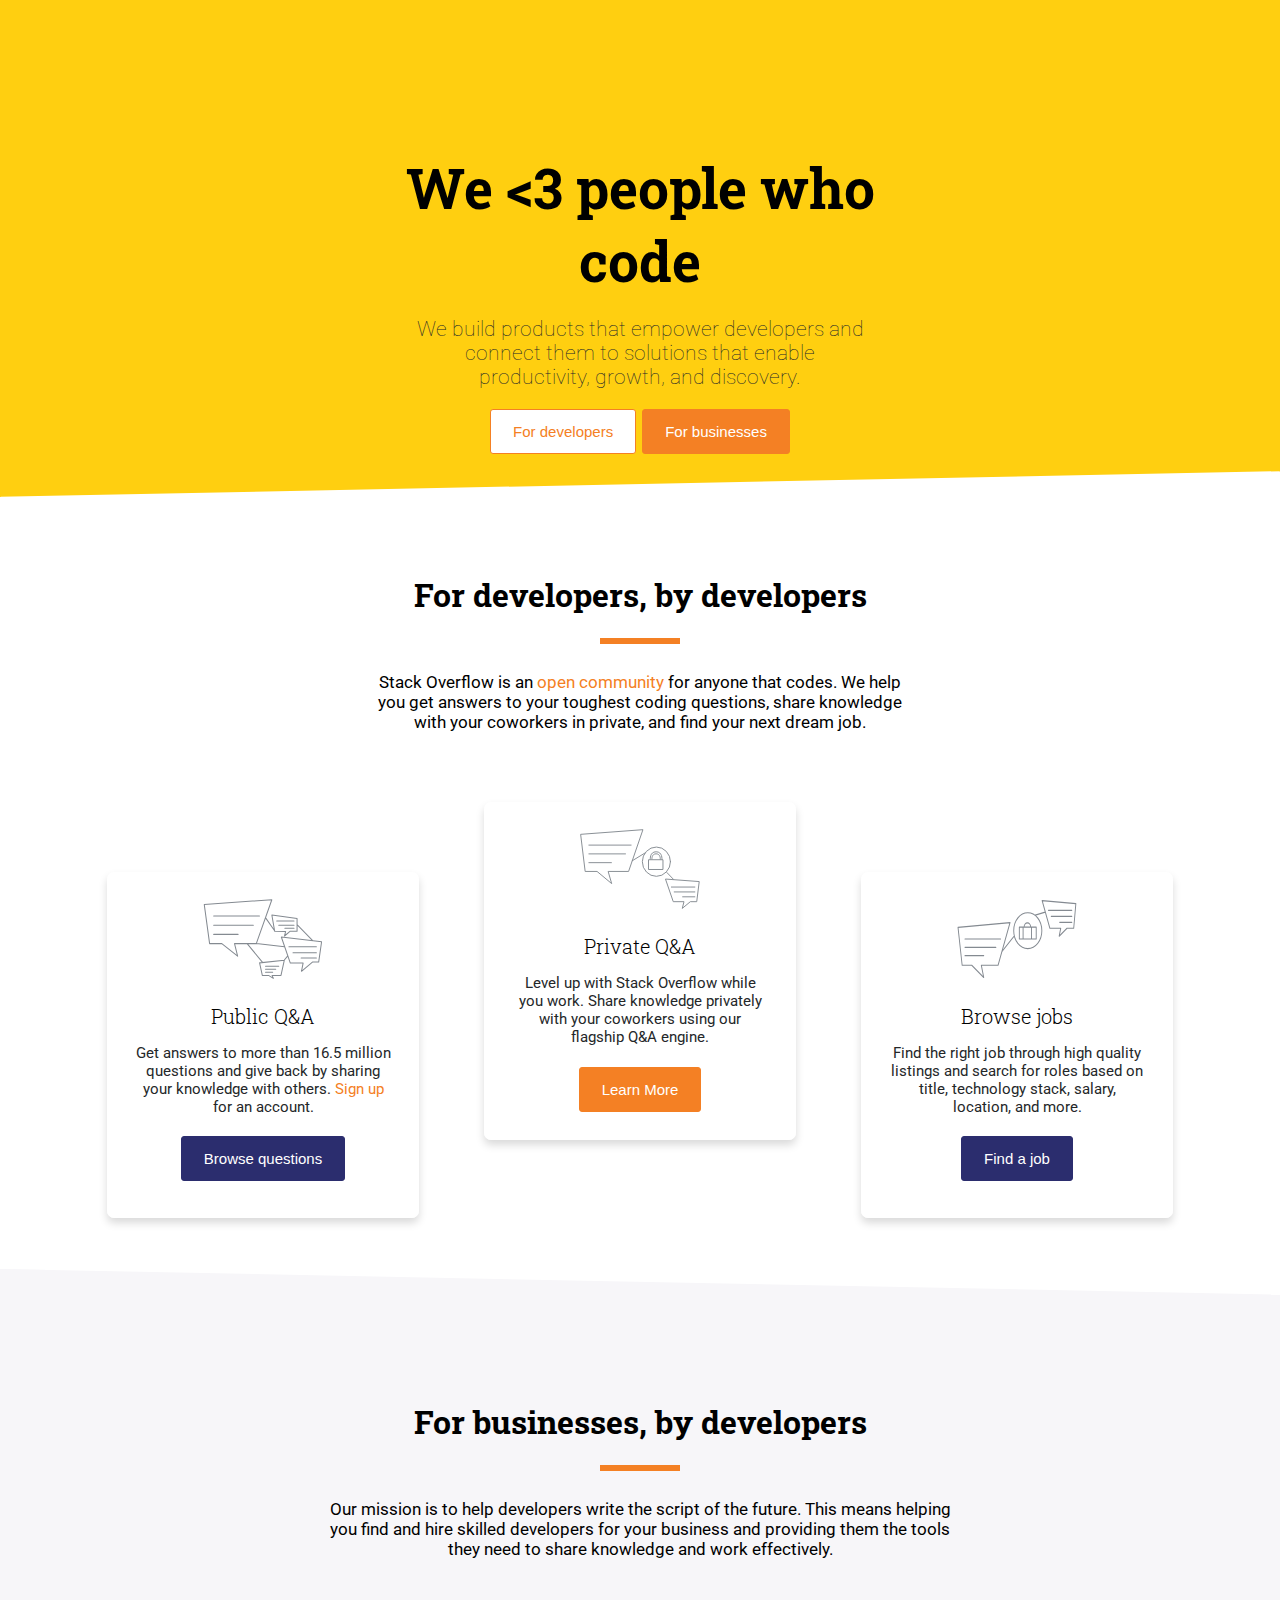
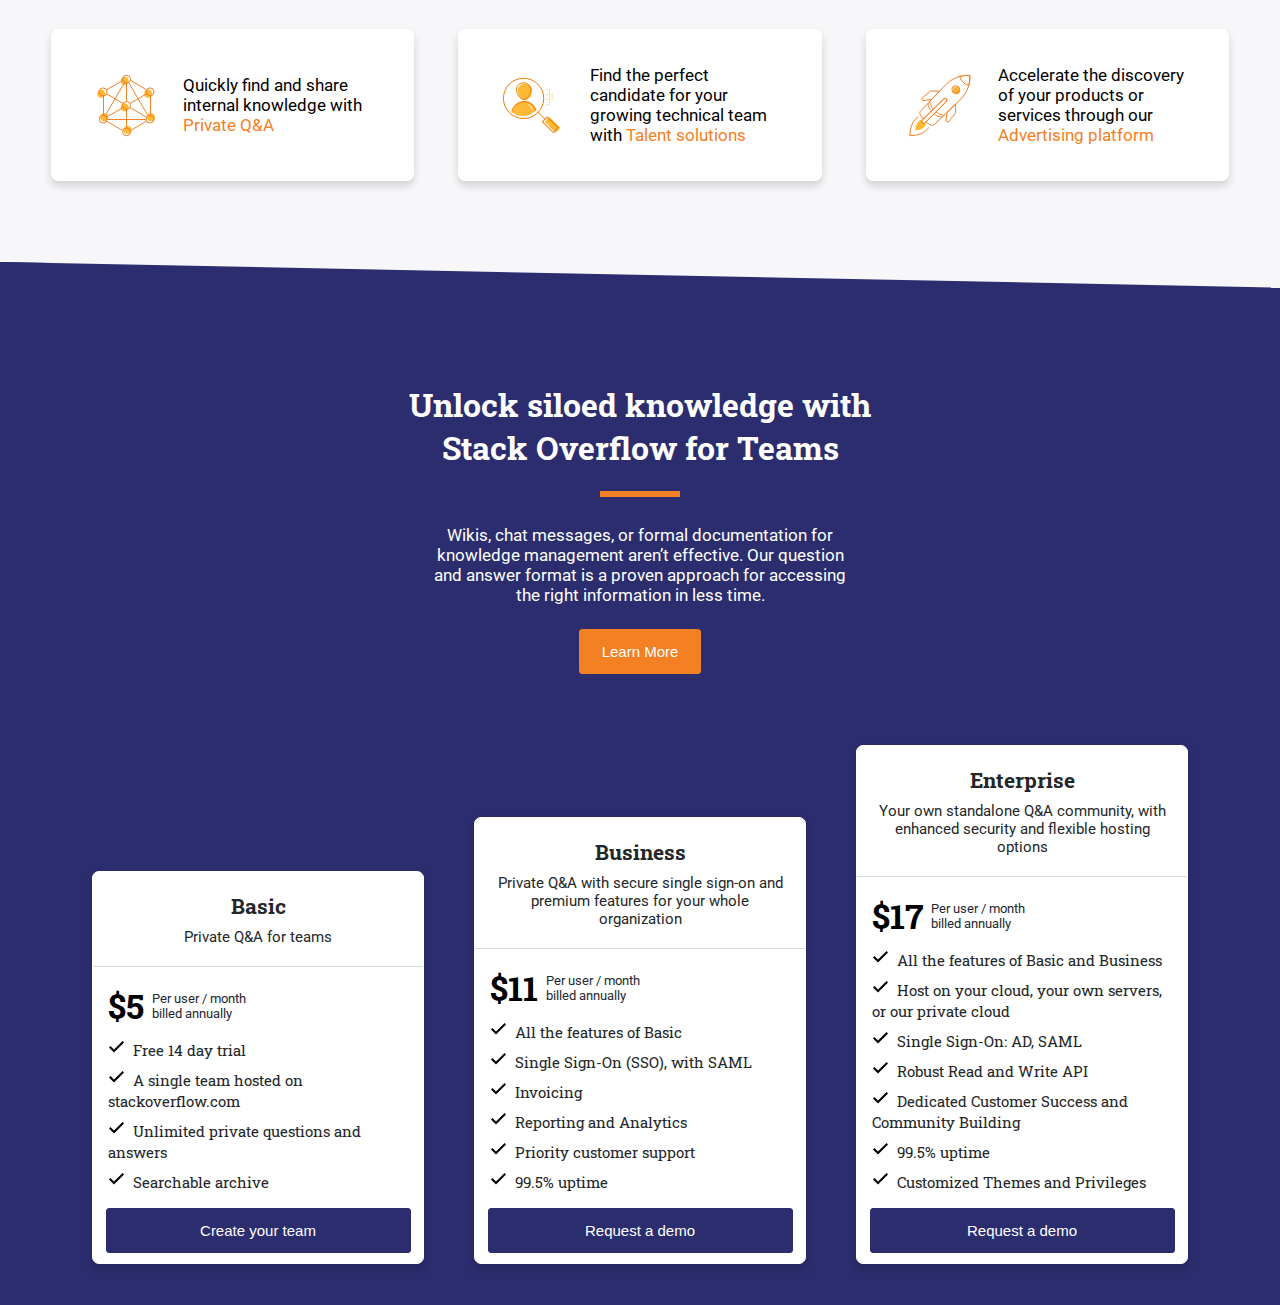
==== index.html @ b99fd0cb "adding front-end of stackoverflow homepage" ====
<!DOCTYPE html>
<html lang="en">
  <head>
    <meta charset="UTF-8" />
    <meta name="viewport" content="width=device-width, initial-scale=1.0" />
    <meta http-equiv="X-UA-Compatible" content="ie=edge" />
    <link rel="stylesheet" type="text/css" href="style.css" />
    <title>Document</title>
  </head>
  <body>
    <section>
      <div class="first-image">
        <div class="center box-600px">
          <h1>We &#60;3 people who code</h1>
          <p class="box-400px">
            We build products that empower developers and connect them to
            solutions that enable productivity, growth, and discovery.
          </p>
          <div class="buttons">
            <input
              type="button"
              class="white-btn btn mt-10"
              value="For developers"
            />
            <input
              type="button"
              class="orange-btn btn mt-10"
              value="For businesses"
            />
          </div>
        </div>
      </div>
    </section>
    <section class="developers">
      <h2 class="center second-title">For developers, by developers</h2>
      <div class="hr-orange"></div>
      <p class="box-550px second-p">
        Stack Overflow is an
        <a href="#" class="text-orange">open community</a> for anyone that
        codes. We help you get answers to your toughest coding questions, share
        knowledge with your coworkers in private, and find your next dream job.
      </p>
      <div class="cards start-flex">
        <div class="card-box shadow-box">
          <div class="content-box">
            <img src="images/public-qa.svg" alt="public-qa" />
            <span class="title-card">
              Public Q&A
            </span>
            <p>
              Get answers to more than 16.5 million questions and give back by
              sharing your knowledge with others. <a href="#" class="text-orange">Sign up</a> for an account.
            </p>
            <input
              class="purple-btn btn"
              type="button"
              value="Browse questions"
            />
          </div>
        </div>

        <div class="middle card-box shadow-box">
          <div class="content-box">
            <img src="images/private-qa.svg" alt="public-qa" />
            <span class="title-card">
              Private Q&A
            </span>
            <p>
              Level up with Stack Overflow while you work. Share knowledge
              privately with your coworkers using our flagship Q&A engine.
            </p>
            <input class="orange-btn btn" type="button" value="Learn More" />
          </div>
        </div>

        <div class="card-box shadow-box">
          <div class="content-box">
            <img src="images/jobs.svg" alt="public-qa" />
            <span class="title-card">
              Browse jobs
            </span>
            <p>
              Find the right job through high quality listings and search for
              roles based on title, technology stack, salary, location, and
              more.
            </p>
            <input class="purple-btn btn" type="button" value="Find a job" />
          </div>
        </div>
      </div>
    </section>

    <section class="businesses">
      <div class="center box-650px">
        <h2 class="center second-title">For businesses, by developers</h2>
        <div class="hr-orange"></div>
        <p class="second-p">
          Our mission is to help developers write the script of the future. This
          means helping you find and hire skilled developers for your business
          and providing them the tools they need to share knowledge and work
          effectively.
        </p>
      </div>
      <div class="cards">
        <div class="small-card-box shadow-box">
          <img src="images/private-questions.svg" alt="private-questions" />
          <p class="second-p">
            Quickly find and share internal knowledge with
            <a href="#" class="text-orange">Private Q&A</a>
          </p>
        </div>

        <div class="small-card-box shadow-box">
          <img src="images/find-candidate.svg" alt="find-candidate" />
          <p class="second-p">
            Find the perfect candidate for your growing technical team with
            <a href="#" class="text-orange">Talent solutions</a>
          </p>
        </div>

        <div class="small-card-box shadow-box">
          <img src="images/accelerate.svg" alt="accelerate" />
          <p class="second-p">
            Accelerate the discovery of your products or services through our
            <a href="#" class="text-orange">Advertising platform</a>
          </p>
        </div>
      </div>
    </section>
    <section class="programs">
      <div class="center box-500px no-margin">
        <h2 class="center second-title text-white">
          Unlock siloed knowledge with Stack Overflow for Teams
        </h2>
        <div class="hr-orange"></div>
        <p class="second-p text-white box-430px">
          Wikis, chat messages, or formal documentation for knowledge management
          aren’t effective. Our question and answer format is a proven approach
          for accessing the right information in less time.
        </p>
        <input class="orange-btn btn mt-12" type="button" value="Learn More" />
      </div>
      <div class="cards start-flex">
        <div class="card-box shadow-box">
          <div class="content-box">
            <div class="head">
              <span class="title-card">
                Basic
              </span>
              <p>Private Q&A for teams</p>
            </div>
            <span class="tiny-hr"></span>
            <ul>
              <li>
                <div class="price">
                  $5
                  <div class="price-desc">
                    <p>Per user / month</p>
                    <p>billed annually</p>
                  </div>
                </div>
              </li>
              <li>
                <div class="item">
                  <svg
                    aria-hidden="true"
                    class="svg-icon"
                    width="18"
                    height="18"
                    viewBox="0 0 18 18"
                  >
                    <path
                      d="M16 4.41L14.59 3 6 11.59 2.41 8 1 9.41l5 5 10-10z"
                    ></path>
                  </svg>
                  <span>Free 14 day trial</span>
                </div>
              </li>
              <li>
                <div class="item">
                  <svg
                    aria-hidden="true"
                    class="svg-icon"
                    width="18"
                    height="18"
                    viewBox="0 0 18 18"
                  >
                    <path
                      d="M16 4.41L14.59 3 6 11.59 2.41 8 1 9.41l5 5 10-10z"
                    ></path>
                  </svg>
                  <span>A single team hosted on stackoverflow.com</span>
                </div>
              </li>
              <li>
                <div class="item">
                  <svg
                    aria-hidden="true"
                    class="svg-icon"
                    width="18"
                    height="18"
                    viewBox="0 0 18 18"
                  >
                    <path
                      d="M16 4.41L14.59 3 6 11.59 2.41 8 1 9.41l5 5 10-10z"
                    ></path>
                  </svg>
                  <span>Unlimited private questions and answers</span>
                </div>
              </li>
              <li>
                <div class="item">
                  <svg
                    aria-hidden="true"
                    class="svg-icon"
                    width="18"
                    height="18"
                    viewBox="0 0 18 18"
                  >
                    <path
                      d="M16 4.41L14.59 3 6 11.59 2.41 8 1 9.41l5 5 10-10z"
                    ></path>
                  </svg>
                  <span>Searchable archive</span>
                </div>
              </li>
            </ul>
            <input
              class="purple-btn btn"
              type="button"
              value="Create your team"
            />
          </div>
        </div>

        <div class="middle card-box shadow-box">
          <div class="content-box">
            <div class="head">
              <span class="title-card">
                Business
              </span>
              <p>
                Private Q&A with secure single sign-on and premium features for
                your whole organization
              </p>
            </div>
            <span class="tiny-hr"></span>
            <ul>
              <li>
                <div class="price">
                  $11
                  <div class="price-desc">
                    <p>Per user / month</p>
                    <p>billed annually</p>
                  </div>
                </div>
              </li>
              <li>
                <div class="item">
                  <svg
                    aria-hidden="true"
                    class="svg-icon"
                    width="18"
                    height="18"
                    viewBox="0 0 18 18"
                  >
                    <path
                      d="M16 4.41L14.59 3 6 11.59 2.41 8 1 9.41l5 5 10-10z"
                    ></path>
                  </svg>
                  <span>All the features of Basic</span>
                </div>
              </li>
              <li>
                <div class="item">
                  <svg
                    aria-hidden="true"
                    class="svg-icon"
                    width="18"
                    height="18"
                    viewBox="0 0 18 18"
                  >
                    <path
                      d="M16 4.41L14.59 3 6 11.59 2.41 8 1 9.41l5 5 10-10z"
                    ></path>
                  </svg>
                  <span>Single Sign-On (SSO), with SAML</span>
                </div>
              </li>
              <li>
                <div class="item">
                  <svg
                    aria-hidden="true"
                    class="svg-icon"
                    width="18"
                    height="18"
                    viewBox="0 0 18 18"
                  >
                    <path
                      d="M16 4.41L14.59 3 6 11.59 2.41 8 1 9.41l5 5 10-10z"
                    ></path>
                  </svg>
                  <span>Invoicing</span>
                </div>
              </li>
              <li>
                <div class="item">
                  <svg
                    aria-hidden="true"
                    class="svg-icon"
                    width="18"
                    height="18"
                    viewBox="0 0 18 18"
                  >
                    <path
                      d="M16 4.41L14.59 3 6 11.59 2.41 8 1 9.41l5 5 10-10z"
                    ></path>
                  </svg>
                  <span>Reporting and Analytics </span>
                </div>
              </li>
              <li>
                <div class="item">
                  <svg
                    aria-hidden="true"
                    class="svg-icon"
                    width="18"
                    height="18"
                    viewBox="0 0 18 18"
                  >
                    <path
                      d="M16 4.41L14.59 3 6 11.59 2.41 8 1 9.41l5 5 10-10z"
                    ></path>
                  </svg>
                  <span>Priority customer support </span>
                </div>
              </li>
              <li>
                <div class="item">
                  <svg
                    aria-hidden="true"
                    class="svg-icon"
                    width="18"
                    height="18"
                    viewBox="0 0 18 18"
                  >
                    <path
                      d="M16 4.41L14.59 3 6 11.59 2.41 8 1 9.41l5 5 10-10z"
                    ></path>
                  </svg>
                  <span>99.5% uptime</span>
                </div>
              </li>
            </ul>
            <input
              class="purple-btn btn"
              type="button"
              value="Request a demo"
            />
          </div>
        </div>

        <div class="card-box shadow-box">
          <div class="content-box">
            <div class="head">
              <span class="title-card">
                Enterprise
              </span>
              <p>
                Your own standalone Q&A community, with enhanced security and
                flexible hosting options
              </p>
            </div>
            <span class="tiny-hr"></span>
            <ul>
              <li>
                <div class="price">
                  $17
                  <div class="price-desc">
                    <p>Per user / month</p>
                    <p>billed annually</p>
                  </div>
                </div>
              </li>
              <li>
                <div class="item">
                  <svg
                    aria-hidden="true"
                    class="svg-icon"
                    width="18"
                    height="18"
                    viewBox="0 0 18 18"
                  >
                    <path
                      d="M16 4.41L14.59 3 6 11.59 2.41 8 1 9.41l5 5 10-10z"
                    ></path>
                  </svg>
                  <span>All the features of Basic and Business</span>
                </div>
              </li>
              <li>
                <div class="item">
                  <svg
                    aria-hidden="true"
                    class="svg-icon"
                    width="18"
                    height="18"
                    viewBox="0 0 18 18"
                  >
                    <path
                      d="M16 4.41L14.59 3 6 11.59 2.41 8 1 9.41l5 5 10-10z"
                    ></path>
                  </svg>
                  <span
                    >Host on your cloud, your own servers, or our private
                    cloud</span
                  >
                </div>
              </li>
              <li>
                <div class="item">
                  <svg
                    aria-hidden="true"
                    class="svg-icon"
                    width="18"
                    height="18"
                    viewBox="0 0 18 18"
                  >
                    <path
                      d="M16 4.41L14.59 3 6 11.59 2.41 8 1 9.41l5 5 10-10z"
                    ></path>
                  </svg>
                  <span>Single Sign-On: AD, SAML</span>
                </div>
              </li>
              <li>
                <div class="item">
                  <svg
                    aria-hidden="true"
                    class="svg-icon"
                    width="18"
                    height="18"
                    viewBox="0 0 18 18"
                  >
                    <path
                      d="M16 4.41L14.59 3 6 11.59 2.41 8 1 9.41l5 5 10-10z"
                    ></path>
                  </svg>
                  <span>Robust Read and Write API</span>
                </div>
              </li>
              <li>
                <div class="item">
                  <svg
                    aria-hidden="true"
                    class="svg-icon"
                    width="18"
                    height="18"
                    viewBox="0 0 18 18"
                  >
                    <path
                      d="M16 4.41L14.59 3 6 11.59 2.41 8 1 9.41l5 5 10-10z"
                    ></path>
                  </svg>
                  <span
                    >Dedicated Customer Success and Community Building
                  </span>
                </div>
              </li>
              <li>
                <div class="item">
                  <svg
                    aria-hidden="true"
                    class="svg-icon"
                    width="18"
                    height="18"
                    viewBox="0 0 18 18"
                  >
                    <path
                      d="M16 4.41L14.59 3 6 11.59 2.41 8 1 9.41l5 5 10-10z"
                    ></path>
                  </svg>
                  <span>99.5% uptime</span>
                </div>
              </li>
              <li>
                <div class="item">
                  <svg
                    aria-hidden="true"
                    class="svg-icon"
                    width="18"
                    height="18"
                    viewBox="0 0 18 18"
                  >
                    <path
                      d="M16 4.41L14.59 3 6 11.59 2.41 8 1 9.41l5 5 10-10z"
                    ></path>
                  </svg>
                  <span>Customized Themes and Privileges</span>
                </div>
              </li>
            </ul>
            <input
              class="purple-btn btn"
              type="button"
              value="Request a demo"
            />
          </div>
        </div>
      </div>
    </section>
  </body>
</html>
---- style.css ----
/* 
.orange-background{
    background-color: #ffcf10;
    clip-path: polygon(0 0, 100% 0, 100% calc(100% - 2vw), 0 100%);
} */

/* @font-face{
    
} */

@import url("https://fonts.googleapis.com/css?family=Roboto+Slab&display=swap");
@import url("https://fonts.googleapis.com/css?family=Roboto&display=swap");

body {
  margin: 0px;
  font-family: "Roboto Slab", serif !important;
}

a {
  text-decoration: none;
}

p {
  font-family: "Roboto", sans-serif;
}

a {
  font-size: 100%;
}

h1 {
  font-size: 50px;
  font-weight: 700;
  margin-bottom: 20px;
  padding: 0px;
}

.businesses .center {
  margin: 0 auto;
  text-align: center;
  margin-top: 130px;
}

.developers .center {
  margin-top: 20px;
}

.center {
  margin: 0 auto;
  text-align: center;
  margin-top: 150px;
}

p {
  font-weight: 400;
  margin: 0 auto;
  font-size: 18px;
}

.text-orange {
  color: rgb(244, 128, 36);
}

.text-white {
  color: white;
}

.box-650px {
  max-width: 650px;
}

.box-600px {
  max-width: 600px;
}

.box-500px {
  max-width: 500px;
}

.box-550px {
  max-width: 550px;
}

.box-430px {
  max-width: 430px;
}

.box-400px {
  max-width: 450px;
}

.btn {
  /* width: 120px; */
  height: 45px;
  padding: 0px 22px 0px 22px;
  cursor: pointer;
  border-radius: 3px;
  font-size: 15px;
  margin: 1px;
}

.price-desc p {
  margin-block-end: 0px;
  margin-block-start: 0px;
  margin-bottom: 0px !important;
  margin-top: 0px !important;
  /* line-height: 1; */
  font-size: 13px;
  color: rgb(36, 39, 49) !important;
  margin-left: 8px;
}

@media only screen and (max-width: 815px) {
  .first-image {
    clip-path: polygon(0 0, 100% 0, 100% calc(90% - 4vw), 0 90%) !important;
  }

  .box-400px {
    max-width: 300px !important;
  }

  h2 {
    margin-top: 0px !important;
    text-align: center !important;
    font-size: 25px !important;
    margin-right: 10px !important;
    margin-left: 10px !important;
    /* margin-right: 10px !important;
        margin-left: 10px !important; */
  }

  .businesses h2 {
    margin-top: -2.5vw !important;
  }

  /* .programs h2 {
        padding-top: 150px !important;
    } */

  .second-p {
    font-size: 15.4px !important;
    width: 95% !important;
  }

  .content-box > p {
    font-size: 14.3px !important;
    font-weight: 100 !important;
  }

  .middle {
    margin-right: 0px !important;
    margin-left: 0px !important;
  }

  .developers .cards {
    flex-direction: column;
    align-items: center;
    margin-left: 0px;
    margin-right: 0px;
  }

  .programs .cards {
    flex-direction: column;
    align-items: center !important;
    margin-left: 0px;
    margin-right: 0px;
  }

  .developers {
    margin: 0 10px 90px 10px !important;
    padding-right: 0px !important;
    padding-left: 0px !important;
  }

  .businesses {
    margin: -4vw 0px 0px 0px !important;
    padding-right: 10px !important;
    padding-left: 10px !important;
    clip-path: polygon(0 0, 100% 4vw, 100% 100%, 0 100%) !important;
  }

  .programs {
    /* margin: 4vw 10px 90px 10px !important; */
    padding: 150px 16px 20px 16px !important;
    /* padding-right: 10px !important;
        padding-left: 10px !important; */
    margin: 0px;
    /* padding-right: 10px !important;
        padding-left: 10px !important; */
    clip-path: polygon(0 0, 100% 4vw, 100% 100%, 0 100%) !important;
  }

  .developers .card-box {
    margin-top: 20px;
    margin-bottom: 20px;
    max-width: 280px;
  }

  .buttons {
    display: flex;
    flex-direction: column;
    align-items: center;
    margin-top: 15px;
  }

  body p,
  body span {
    font-family: "Roboto", sans-serif;
  }

  .businesses .cards {
    flex-direction: column;
    align-items: center;
    margin-left: 0px;
    margin-right: 0px;
  }

  .small-card-box {
    margin: 0px;
  }

  .first-image input {
    margin-top: 10px;
    /* margin-bottom: 0px; */
  }

  .developers .card-box:nth-child(1) {
    margin-top: -10px;
    /* margin-bottom: 20px; */
  }

  .small-card-box {
    max-width: 280px !important;
    /* height: 140px; */
    padding: 35px 25px 35px 25px !important;
    /* padding: 40px ; */
    /* margin-top: 70px; */
  }

  .small-card-box:nth-child(1) {
    margin-right: 0px !important;
  }

  .small-card-box:nth-child(2) {
    margin: 30px 0px 30px 0px !important;
  }

  .small-card-box:nth-child(3) {
    margin-left: 0px !important;
  }

  .item span {
    display: inline !important;
    font-size: 14px !important;
    margin-left: 3px;
    font-family: "Roboto", sans-serif !important;
    /* line-height: -20px; */
  }

  .price {
    font-size: 25px !important;
  }

  .price-desc p {
    font-size: 11px !important;
  }

  .programs .head .title-card {
    font-size: 19.8px !important;
  }

  .programs .head p {
    font-size: 14px !important;
  }

  .programs .card-box {
    max-width: 280px !important;
    margin-top: 0px;
  }

  .programs .card-box:nth-child(1) {
    margin-top: 50px;
  }

  .programs input {
    max-width: 250px !important;
  }

  .programs .middle {
    margin: 30px 0px 30px 0px !important;
  }

  .first-image {
    height: 650px !important;
    background-image: url("https://cdn.sstatic.net/img/home/illo-hero-small.svg?v=884735d21ea5") !important;
  }

  .first-image h1 {
    font-size: 33px !important;
    margin-left: 20px !important;
    margin-right: 20px !important;
  }

  .first-image p {
    font-size: 19.8px !important;
  }
}

.developers {
  text-align: center;
  border: 1px solid white;
  padding-right: 50px;
  padding-left: 50px;
}

.businesses {
  text-align: center;
  border: 1px solid #f7f6f9;
  background-color: #f7f6f9;
  margin-top: 50px;
  padding-bottom: 120px;
  clip-path: polygon(0 0, 100% 2vw, 100% 100%, 0 100%);
  padding-right: 50px;
  padding-left: 50px;
}

.programs {
  text-align: center;
  margin-top: -40px;
  border: 1px solid #2b2d6e;
  background-color: #2b2d6e;
  /* margin-top: 50px; */
  clip-path: polygon(0 0, 100% 2vw, 100% 100%, 0 100%);
  padding-bottom: 40px;
  padding-right: 50px;
  padding-left: 50px;
}

.white-btn {
  background-color: white;
  border: 1px solid rgb(244, 128, 36);
  color: rgb(244, 128, 36);
}

.cards {
  margin-top: 70px;
  display: inline-block;
  /* align-items: flex-start; */
}

.start-flex {
  align-items: flex-start;
}

.card-box {
  max-width: 310px;
  /* max-height: 345px; */
  border: 1px solid white;
  border-radius: 7px;
  float: left;
  margin-top: 70px;
  padding: 0px;
  /* padding: 5px; */
}

.shadow-box {
  -webkit-box-shadow: 0px 5px 9px 0px rgba(0, 0, 0, 0.15);
  -moz-box-shadow: 0px 5px 9px 0px rgba(0, 0, 0, 0.15);
  box-shadow: 0px 5px 9px 0px rgba(0, 0, 0, 0.15);
}

.shadow-box:hover {
  -webkit-box-shadow: 0px 5px 15px 0px rgba(0, 0, 0, 0.15);
  -moz-box-shadow: 0px 5px 15px 0px rgba(0, 0, 0, 0.15);
  box-shadow: 0px 5px 15px 0px rgba(0, 0, 0, 0.15);
}

.small-card-box {
  max-width: 380px;
  /* height: 140px; */
  border: 1px solid white;
  border-radius: 7px;
  background-color: white;
  float: left;
  /* margin: 0px 22px 0px 22px; */
  text-align: left;
  display: flex;
  align-items: center;
  justify-content: center;
  padding: 35px;
  /* padding: 40px; */
  /* margin-top: 70px; */
}

.small-card-box:nth-child(1) {
  margin-right: 22px;
}

.small-card-box:nth-child(2) {
  margin-right: 22px;
  margin-left: 22px;
}

.small-card-box:nth-child(3) {
  margin-left: 22px;
}

.no-margin {
  margin-top: -30px;
}

.developers .cards {
  display: flex;
  justify-content: center;
}

.businesses .cards {
  display: flex;
  justify-content: center;
}

.programs .cards {
  display: flex;
  align-items: flex-end;
  justify-content: center;
  margin-top: 0px !important;
}

/* .programs span {
    text-align: center;
    align-items: center;
    display: inline-block;
} */

.small-card-box > img {
  width: 76px;
  height: 76px;
  margin-right: 20px;
}

.small-card-box > p {
  max-width: 210px;
  margin: 0px;
}

.middle {
  margin: 0px 65px 0px 65px;
}

.programs .middle {
  margin: 0px 50px 0px 50px;
}

.content-box {
  margin: 25px;
  border: 1px solid white;
}

.programs .title-card {
  font-family: "Roboto Slab", serif;
  float: center;
  font-weight: 700;
  font-size: 21px;
  color: rgb(36, 39, 41);
  margin-bottom: 8px;
  display: block;
}

.programs .cards p {
  float: center;
}

.programs .cards input {
  max-width: 305px;
  width: 100%;
}

.programs .second-p {
  color: white;
}

.programs .card-box {
  background-color: white;
  display: block;
  max-width: 330px;
  width: 100%;
  padding: 0px;
}

.programs .content-box {
  margin: 0px;
  border: 0px;
}

.programs .content-box .head {
  /* padding: 10px; */
  margin: 20px 20px 0px 20px !important;
}

.programs .content-box ul {
  padding: 0px 15px 0px 15px;
}

.tiny-hr {
  width: 100%;
  height: 1px;
  background-color: rgba(0, 0, 0, 0.15);
}

.content-box > img {
  width: 120px;
  height: 80px;
  margin-bottom: 20px;

  /* float: left; */
}
/* 
.programs .cards span {
    margin-bottom: 20px;
} */

.programs ul {
  list-style-type: none;
  padding-inline-start: 0px;
  text-align: left;
}

.head {
  text-align: center;
}

.content-box > span {
  display: block;
  margin-bottom: 15px;
}

.content-box > p,
.programs .cards .head p,
.programs .item span {
  display: block;
  font-size: 15px;
  margin-bottom: 20px;
  color: rgb(36, 39, 41);
  font-weight: 400;
  /* margin: 0 auto; */
}

.item {
  margin-bottom: 8px;
}

.item span {
  display: inline !important;
  font-size: 15px;
  margin-left: 3px;
  /* line-height: -20px; */
}

.price {
  font-size: 34px;
  font-weight: 700;
  display: flex;
  align-items: center;
  margin-bottom: 10px;
}

.purple-btn {
  /* display: block; */
  background-color: #2b2d6e;
  border: 1px solid #2b2d6e;
  color: white;
  margin: 0 auto 10px auto;
}

/* .purple-btn::after {
    content: " ";
} */

.bold {
  font-weight: 900;
}

.hr-orange {
  width: 80px;
  height: 6px;
  margin: 22px auto 28px auto;
  background-color: rgb(244, 128, 36);
}

.title-card {
  font-size: 20px;
  font-weight: 300;
}

.svg-icon {
  color: #27348b;
}

.second-title {
  font-size: 32px;
  font-weight: 700;
}

.second-p {
  font-size: 17px;
  font-weight: 400;
}

.orange-btn {
  background-color: rgb(244, 128, 36);
  border: 1px solid rgb(244, 128, 36);
  color: white;
}

.mt-10 {
  margin-top: 20px;
}

.mt-12 {
  margin-top: 24px;
}

.first-image {
  margin: 0 auto;
  background-image: url("https://cdn.sstatic.net/img/home/illo-hero-full.svg?v=e2018a5f9272");
  background-position: top center;
  height: 550px;
  background-repeat: no-repeat;
  clip-path: polygon(0 0, 100% 0, 100% calc(90% - 2vw), 0 90%);
  border: 1px solid #ffcf10;
  background-color: #ffcf10;
}

.first-image h1 {
  font-size: 55px;
}

.first-image p {
  font-size: 21px;
  font-weight: 100;
  font-family: "Roboto", sans-serif !important;
  color: rgb(36, 39, 41) !important;
}
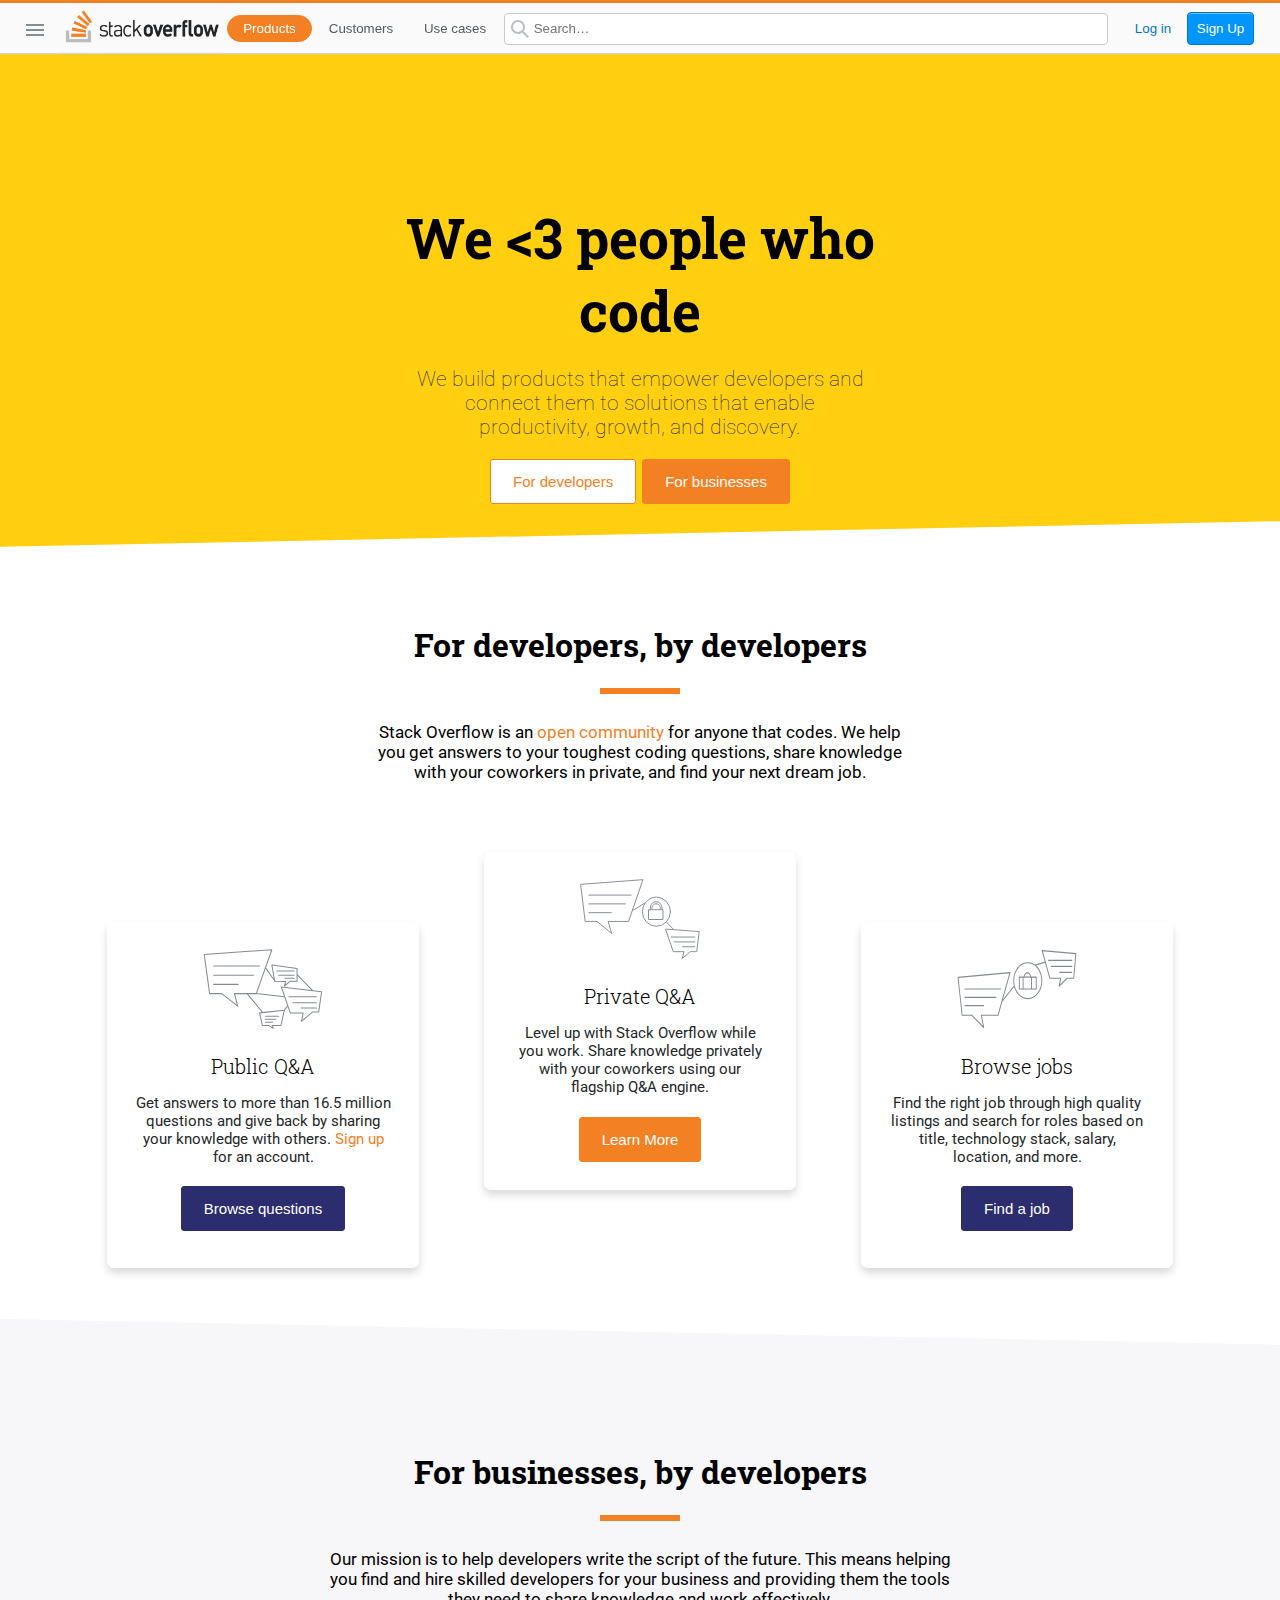
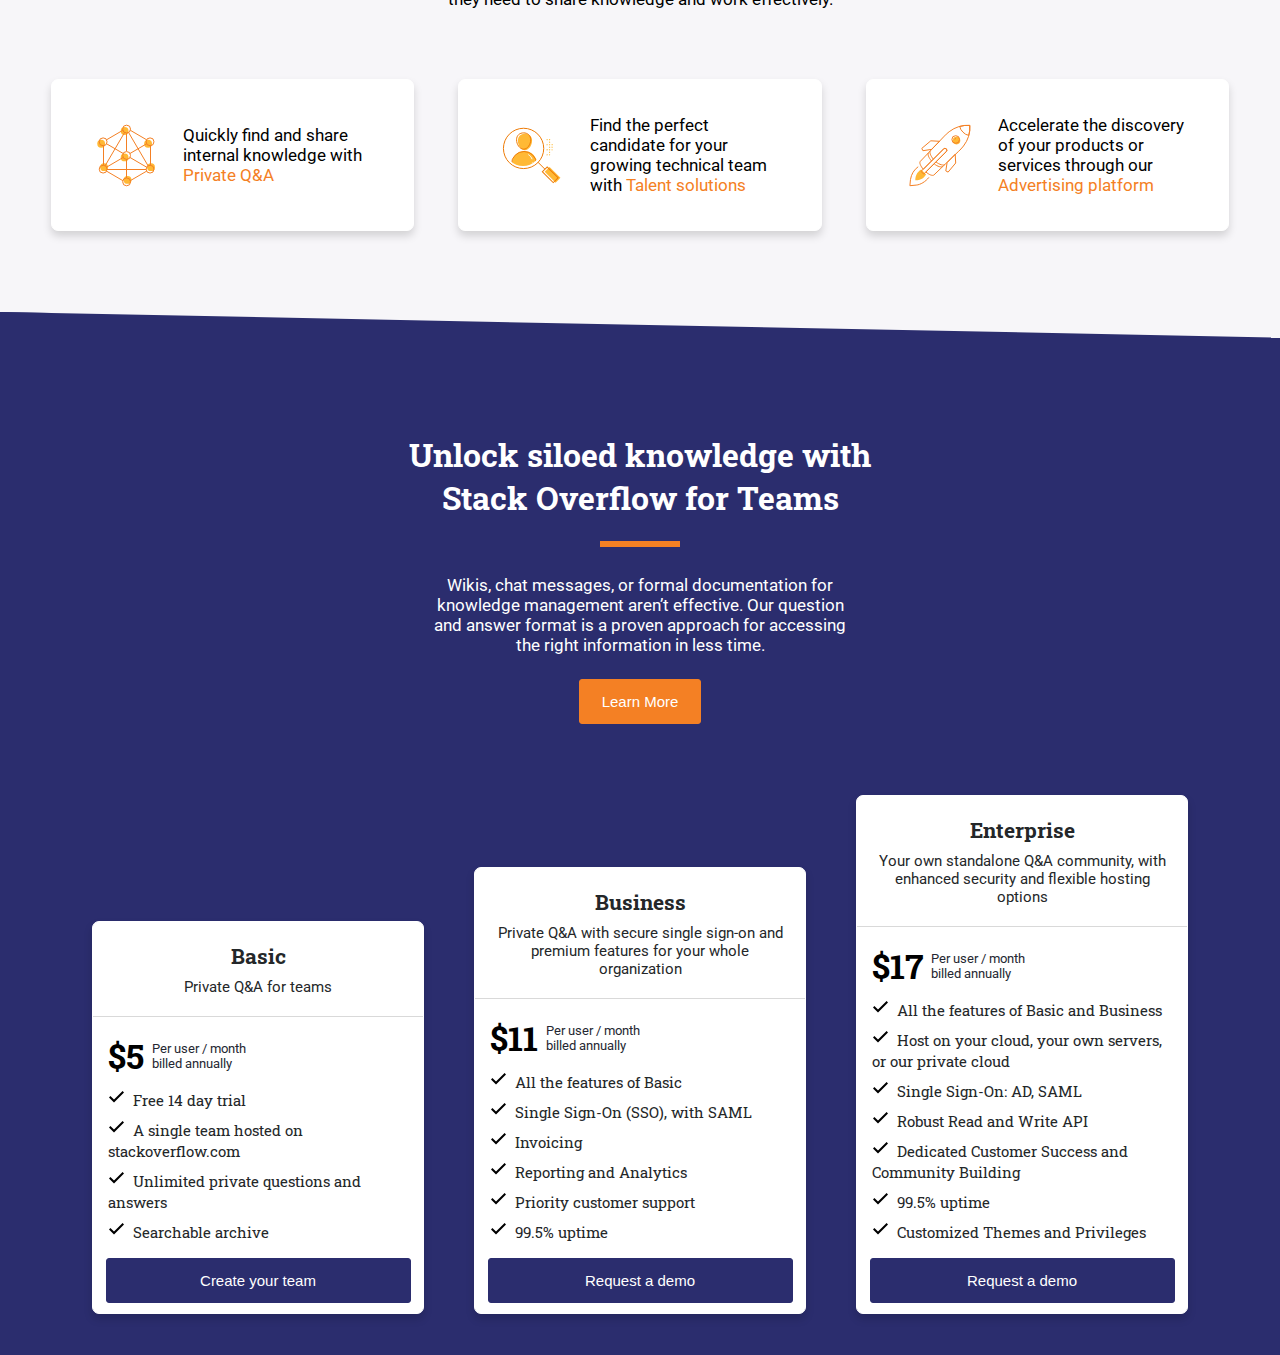
==== commit 4805330c: "NavBar added" ====
--- a/index.html
+++ b/index.html
@@ -5,9 +5,42 @@
     <meta name="viewport" content="width=device-width, initial-scale=1.0" />
     <meta http-equiv="X-UA-Compatible" content="ie=edge" />
     <link rel="stylesheet" type="text/css" href="style.css" />
-    <title>Document</title>
+    <title>
+      Stack Overflow - Where Developers Learn, Share, & Build Careers
+    </title>
+    <link
+      rel="shortcut icon"
+      href="https://cdn.sstatic.net/Sites/stackoverflow/img/favicon.ico?v=4f32ecc8f43d"
+    />
   </head>
   <body>
+    <div class="navbar">
+      <div class="menu">
+        <button class="menuButton">
+          <span class="menuLine1"></span>
+          <span class="menuLine2"></span>
+          <span class="menuLine3"></span>
+        </button>
+        <!-- <img class="logo" src="logo.png"></img> -->
+        <img class="logo1" src="images/logo1.png" />
+        <img class="logo2" src="images/logo2.png" />
+        <button class="products">Products</button>
+        <button class="whiteButton">Customers</button>
+        <button class="whiteButton">Use cases</button>
+        <div class="searchReference">
+          <input class="search" placeholder=" Search…" />
+          <svg class="svgSearch">
+            <path
+              class="searchIcon"
+              d="M18 16.5l-5.14-5.18h-.35a7 7 0 1 0-1.19 1.19v.35L16.5 18l1.5-1.5zM12 7A5 5 0 1 1 2 7a5 5 0 0 1 10 0z"
+            ></path>
+          </svg>
+        </div>
+
+        <button class="loginButton">Log in</button>
+        <button class="signupButton">Sign Up</button>
+      </div>
+    </div>
     <section>
       <div class="first-image">
         <div class="center box-600px">
@@ -49,7 +82,8 @@
             </span>
             <p>
               Get answers to more than 16.5 million questions and give back by
-              sharing your knowledge with others. <a href="#" class="text-orange">Sign up</a> for an account.
+              sharing your knowledge with others.
+              <a href="#" class="text-orange">Sign up</a> for an account.
             </p>
             <input
               class="purple-btn btn"
--- a/style.css
+++ b/style.css
@@ -622,6 +622,7 @@
 
 .first-image {
   margin: 0 auto;
+  margin-top: 50px;
   background-image: url("https://cdn.sstatic.net/img/home/illo-hero-full.svg?v=e2018a5f9272");
   background-position: top center;
   height: 550px;
@@ -641,3 +642,260 @@
   font-family: "Roboto", sans-serif !important;
   color: rgb(36, 39, 41) !important;
 }
+
+
+.navbar {
+  margin: auto;
+  position: fixed;
+  top: 0;
+  left: 0;
+  background-color: #fafafb;
+  border-top: 3px solid #f48024;
+  width: 100%;
+  height: 50px;
+  z-index: 1;
+  box-shadow: 0 1px 1px #d5d5d5;
+}
+.menu {
+  margin: auto;
+  background-color: fafafb;
+  height: 50px;
+  max-width: 1250px;
+  /* display: inline-block; */
+}
+.products {
+  background-color: #f48024;
+  border: 1px solid #f48024;
+  border-radius: 15px;
+  color: white;
+  height: 27px;
+  width: 85px;
+  margin-top: 10px;
+  margin: 0;
+  position: relative;
+  top: -20px;
+}
+.products:hover {
+  background-color: #d86808;
+  border: 1px solid #d86808;
+}
+.products:focus {
+  outline: none;
+  background-color: #d86808;
+  border: 1px solid #d86808;
+}
+.whiteButton {
+  background-color: #fafafb;
+  border: 1px solid #fafafb;
+  border-radius: 15px;
+  color: #535a60;
+  height: 27px;
+  width: 90px;
+  margin-top: 10px;
+  margin: 0;
+  position: relative;
+  top: -20px;
+}
+.whiteButton:hover {
+  background-color: #dadadb;
+}
+.whiteButton:focus {
+  outline: none;
+  background-color: #dadadb;
+}
+
+.menuButton {
+  height: 49px;
+  width: 40px;
+  background-color: #fafafb;
+  border: 1px solid #fafafb;
+  margin: 0;
+  position: relative;
+  top: -2px;
+}
+.menuButton:hover {
+  background-color: #eaeaeb;
+  border: 1px solid #eaeaeb;
+}
+.menuLine1 {
+  position: absolute;
+  width: 18px;
+  height: 2px;
+  background-color: #848d95;
+  content: "";
+  left: 10px;
+}
+.menuLine2 {
+  position: absolute;
+  width: 18px;
+  height: 2px;
+  background-color: #848d95;
+  content: "";
+  left: 10px;
+  top: 29px;
+}
+.menuLine3 {
+  position: absolute;
+  width: 18px;
+  height: 2px;
+  background-color: #848d95;
+  content: "";
+  left: 10px;
+  top: 19px;
+}
+.searchReference {
+  position: relative;
+  width: calc(100% - 650px);
+  display: inline-block;
+  position: relative;
+  top: -20px;
+}
+.search {
+  width: calc(100% - 25px);
+  height: 28px;
+  /* margin-left: 5px; */
+  padding-left: 25px;
+  border-radius: 4px;
+  border: 1px solid #cacacb;
+}
+.svgSearch {
+  height: 20px;
+  width: 20px;
+  position: absolute;
+  top: 7px;
+  left: 7px;
+  color: #bbc0c4;
+}
+.searchIcon {
+  fill: currentColor;
+}
+.logo {
+  height: 50px;
+  width: 160px;
+}
+.logo1 {
+  height: 50px;
+  width: 35px;
+  margin: 0px;
+}
+.logo2 {
+  height: 50px;
+  width: 125px;
+  margin: 0px;
+}
+.loginButton {
+  position: relative;
+  top: -20px;
+  margin-left: 15px;
+  height: 33px;
+  width: 60px;
+  background-color: #fafafb;
+  border: 1px solid #fafafb;
+  color: #0077cc;
+  border-radius: 4px;
+}
+.loginButton:hover {
+  background-color: rgb(225, 237, 246);
+  border: 1px solid #fafafb;
+}
+.loginButton:focus {
+  outline: none;
+  background-color: rgb(225, 237, 246);
+  border: 1px solid #fafafb;
+}
+.signupButton {
+  position: relative;
+  top: -20px;
+  height: 33px;
+  width: 67px;
+  background-color: #0095ff;
+  border: 1px solid #07c;
+  color: #ffffff;
+  border-radius: 4px;
+  box-shadow: inset 0 1px 0 #66bfff;
+}
+.signupButton:hover {
+  background-color: rgb(0, 119, 204);
+  border: 1px solid #07c;
+}
+.signupButton:focus {
+  outline: none;
+  background-color: rgb(0, 119, 204);
+  border: 1px solid #07c;
+}
+
+.aa {
+  margin: auto;
+  position: relative;
+  /* background-color: blue; */
+  width: 100%;
+  height: 100%;
+}
+@media screen and (max-width: 790px) {
+  .search {
+    display: none;
+    /* visibility: hidden; */
+  }
+  .svgSearch {
+    color: #848d95;
+    right: 0px;
+    position: relative;
+  }
+  .searchReference {
+    /* top: -40px; */
+    left: calc(100% - 670px);
+    position: relative;
+  }
+}
+@media screen and (max-width: 640px) {
+  .whiteButton {
+    display: none;
+    /* visibility: hidden; */
+  }
+  .loginButton {
+    font-size: 11px;
+    position: relative;
+    top: -20px;
+    left: calc(100% - 290px);
+    height: 30px;
+    width: 50px;
+    background-color: #fafafb;
+    border: 1px solid #fafafb;
+    color: #0077cc;
+    border-radius: 4px;
+  }
+  .signupButton {
+    font-size: 11px;
+    position: relative;
+    top: -20px;
+    left: calc(100% - 290px);
+    height: 30px;
+    width: 57px;
+    background-color: #0095ff;
+    border: 1px solid #07c;
+    color: #ffffff;
+    border-radius: 4px;
+    box-shadow: inset 0 1px 0 #66bfff;
+  }
+  .searchReference {
+    /* top: -40px; */
+    left: calc(100% - 305px);
+    position: relative;
+  }
+  .logo2 {
+    display: none;
+  }
+  .products {
+    font-size: 11px;
+    background-color: #f48024;
+    border: 1px solid #f48024;
+    border-radius: 15px;
+    color: white;
+    height: 24px;
+    width: 60px;
+    margin-top: 10px;
+    margin: 0;
+    position: relative;
+    top: -20px;
+  }
+}
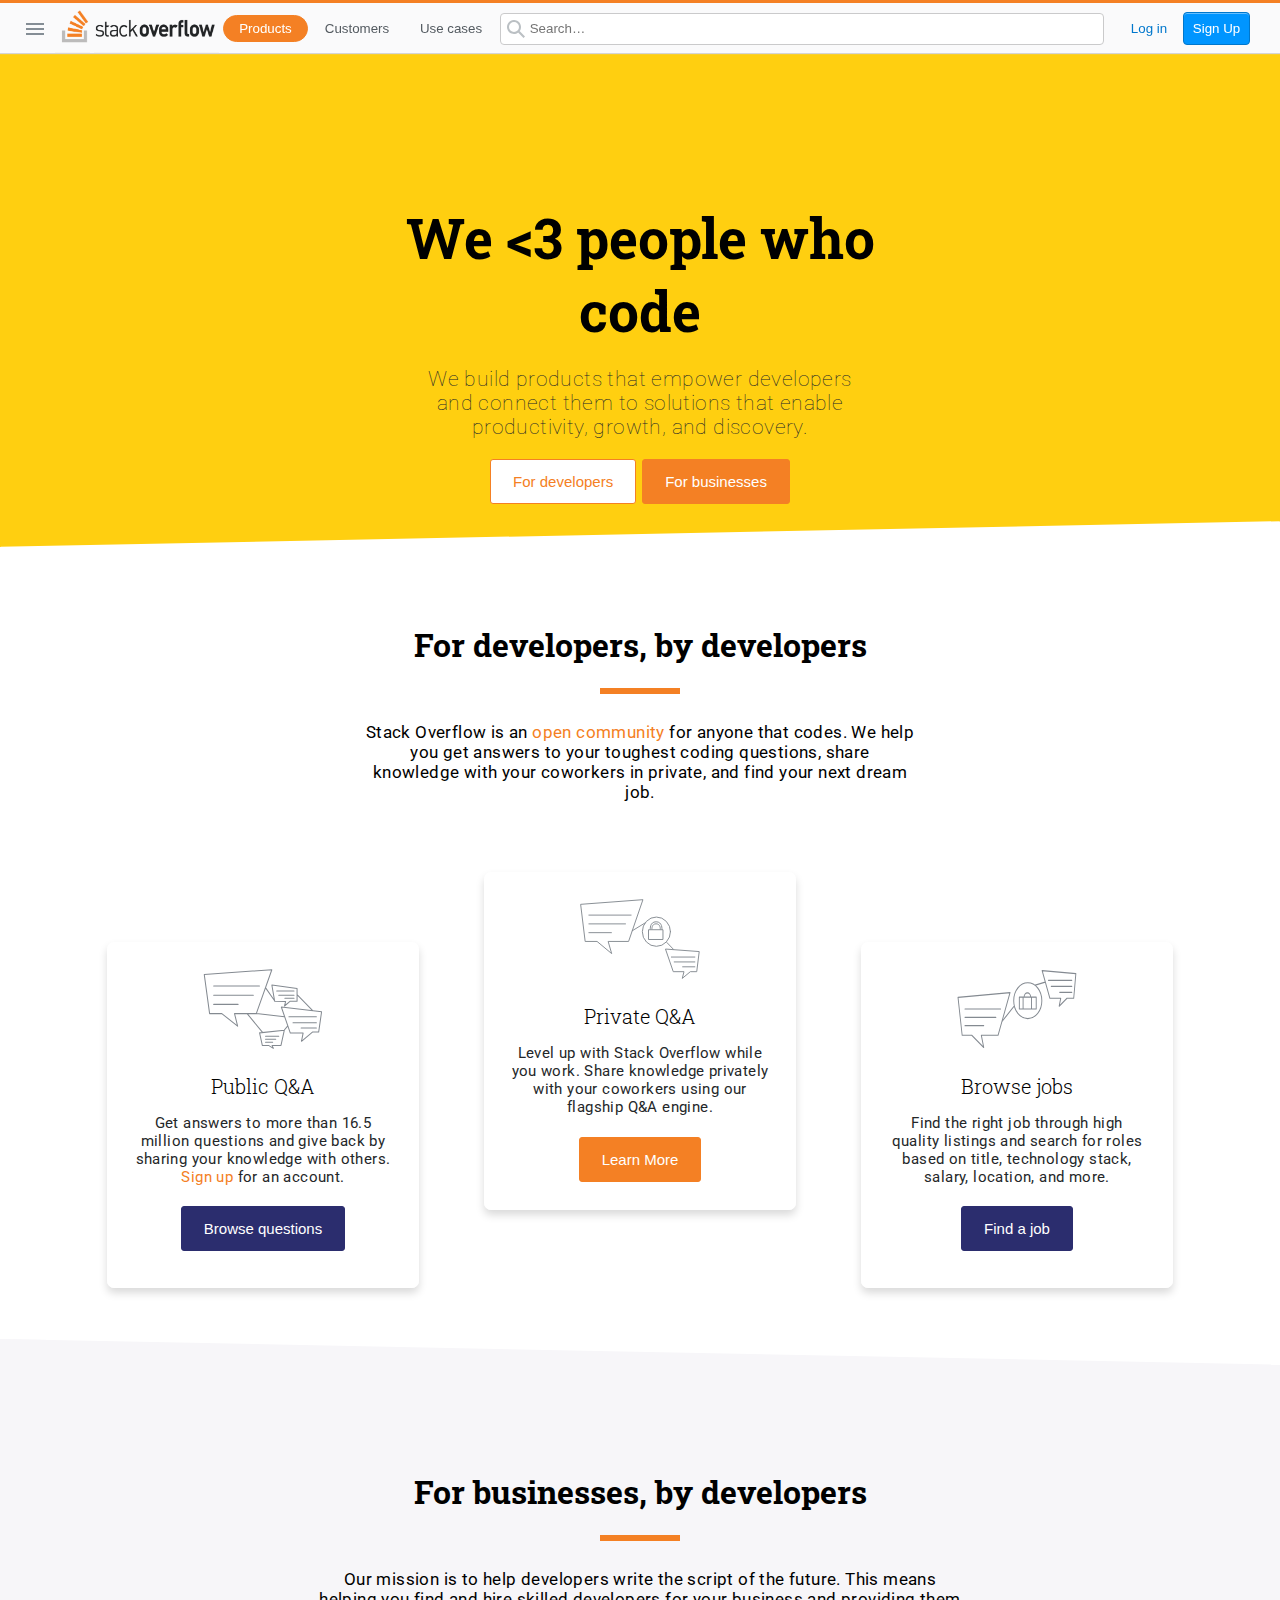
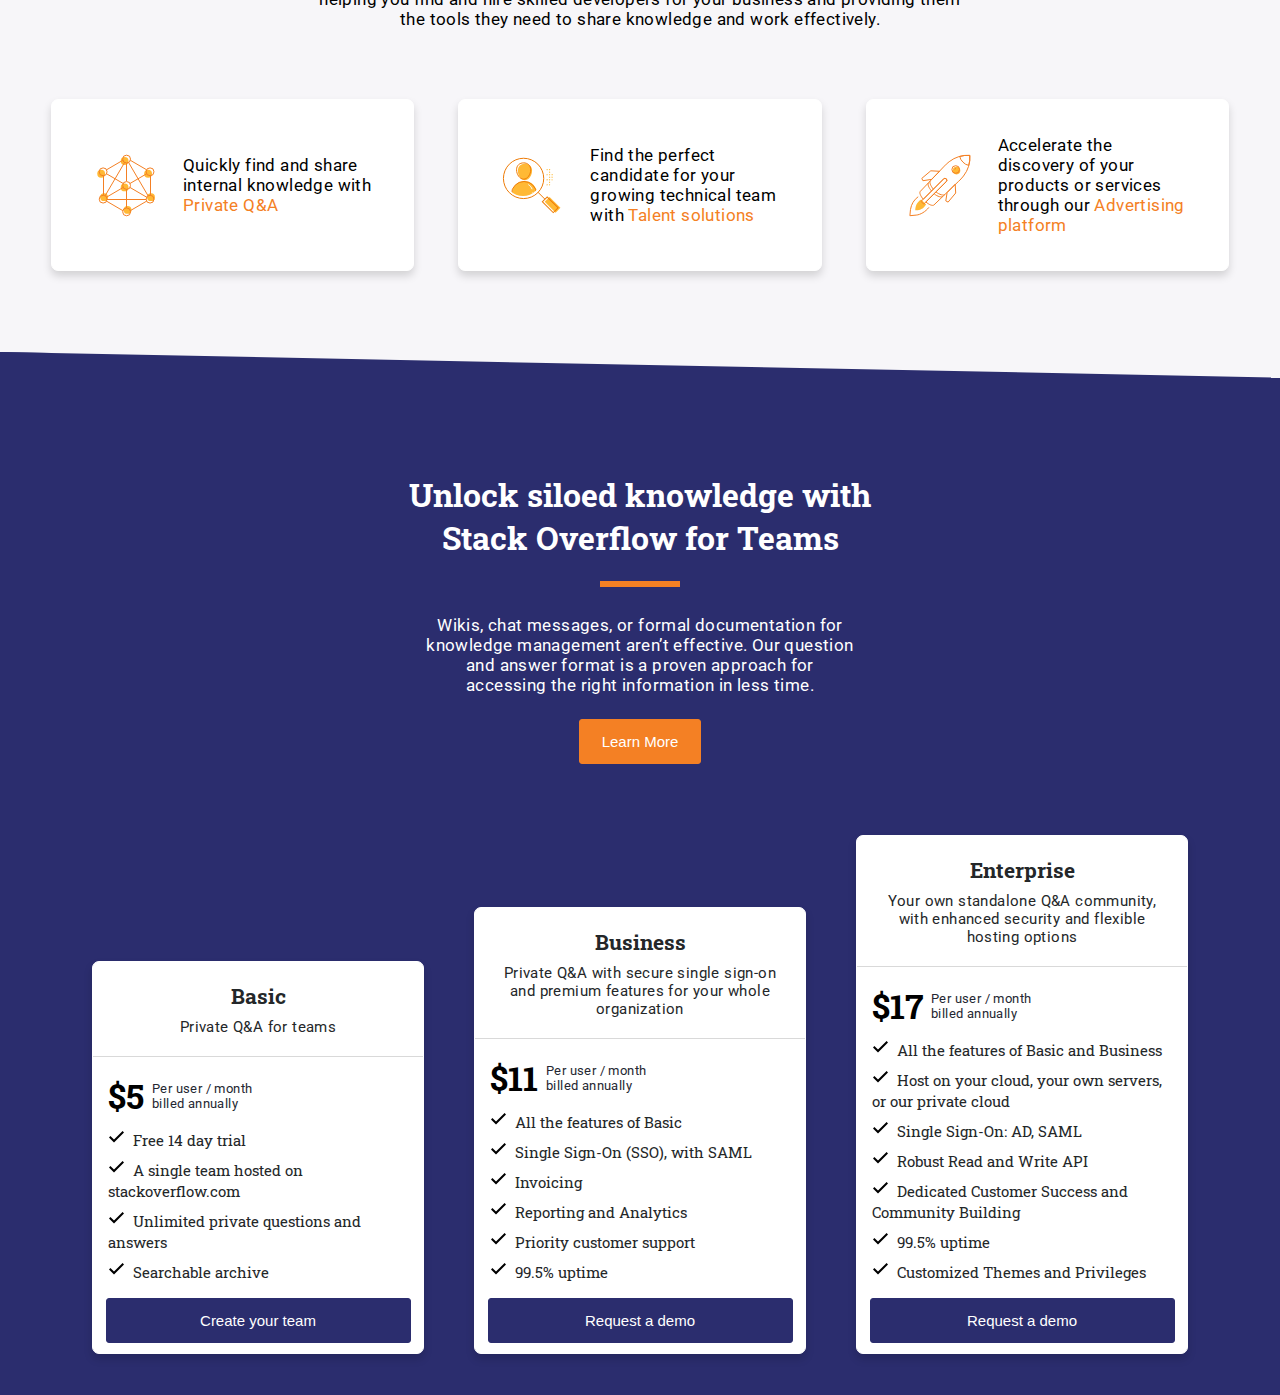
==== commit 2163e87c: "login and signup pages added" ====
--- a/index.html
+++ b/index.html
@@ -37,8 +37,12 @@
           </svg>
         </div>
 
-        <button class="loginButton">Log in</button>
-        <button class="signupButton">Sign Up</button>
+        <a href="./login.html">
+          <input type="button" class="loginButton" value="Log in" />
+        </a>
+        <a href="./signup.html">
+          <input type="button" class="signupButton" value="Sign Up" />
+        </a>
       </div>
     </div>
     <section>
--- a/style.css
+++ b/style.css
@@ -16,12 +16,19 @@
   font-family: "Roboto Slab", serif !important;
 }
 
+body.signup-page {
+  position: absolute;
+  height: 100%;
+  width: 100%;
+}
+
 a {
   text-decoration: none;
 }
 
 p {
   font-family: "Roboto", sans-serif;
+  letter-spacing: 0.4px;
 }
 
 a {
@@ -39,6 +46,45 @@
   margin: 0 auto;
   text-align: center;
   margin-top: 130px;
+}
+
+.signup .center, .login .center {
+  margin: 0 auto;
+  text-align: center;
+  margin-top: 130px;
+}
+
+.signup, .login {
+  background-color: #eff0f1;
+  border: 1px solid #eff0f1;
+  width: 100%;
+  height: 100%;
+  
+}
+
+.middle-container {
+  margin: 0 auto;
+  max-width: 450px;
+}
+
+.signup input, .login input {
+  border: 1px solid rgb(200, 200, 200);
+  padding: 7px 0px 7px 0px;
+  border-radius: 3px;
+  width: 100%;
+}
+
+.light-blue-btn {
+  background-color: rgb(0, 149, 255);
+  color: white;
+  width: 100%;
+  padding: 4px 0px 4px 0px !important;
+  border: 1px solid black;
+}
+
+.signup-title {
+  font-size: 20px;
+  font-weight: 300;
 }
 
 .developers .center {
@@ -125,6 +171,7 @@
     font-size: 25px !important;
     margin-right: 10px !important;
     margin-left: 10px !important;
+    
     /* margin-right: 10px !important;
         margin-left: 10px !important; */
   }
@@ -311,6 +358,14 @@
   border: 1px solid white;
   padding-right: 50px;
   padding-left: 50px;
+}
+
+/* .signup {
+  
+} */
+
+.signup .card-box, .login .card-box {
+  background-color: white;
 }
 
 .businesses {
@@ -373,6 +428,10 @@
   -webkit-box-shadow: 0px 5px 15px 0px rgba(0, 0, 0, 0.15);
   -moz-box-shadow: 0px 5px 15px 0px rgba(0, 0, 0, 0.15);
   box-shadow: 0px 5px 15px 0px rgba(0, 0, 0, 0.15);
+}
+
+.signup label, .login label {
+  font-weight: 600;
 }
 
 .small-card-box {
@@ -409,9 +468,13 @@
   margin-top: -30px;
 }
 
-.developers .cards {
+.signup .cards, .developers .cards, .login .cards {
   display: flex;
   justify-content: center;
+}
+
+.login .card-box {
+  width: 500px;
 }
 
 .businesses .cards {
@@ -642,7 +705,6 @@
   font-family: "Roboto", sans-serif !important;
   color: rgb(36, 39, 41) !important;
 }
-
 
 .navbar {
   margin: auto;
@@ -711,7 +773,7 @@
   border: 1px solid #fafafb;
   margin: 0;
   position: relative;
-  top: -2px;
+  float: left;
 }
 .menuButton:hover {
   background-color: #eaeaeb;
@@ -793,6 +855,7 @@
   border: 1px solid #fafafb;
   color: #0077cc;
   border-radius: 4px;
+  cursor: pointer;
 }
 .loginButton:hover {
   background-color: rgb(225, 237, 246);
@@ -813,6 +876,7 @@
   color: #ffffff;
   border-radius: 4px;
   box-shadow: inset 0 1px 0 #66bfff;
+  cursor: pointer;
 }
 .signupButton:hover {
   background-color: rgb(0, 119, 204);
@@ -847,6 +911,7 @@
     position: relative;
   }
 }
+
 @media screen and (max-width: 640px) {
   .whiteButton {
     display: none;
